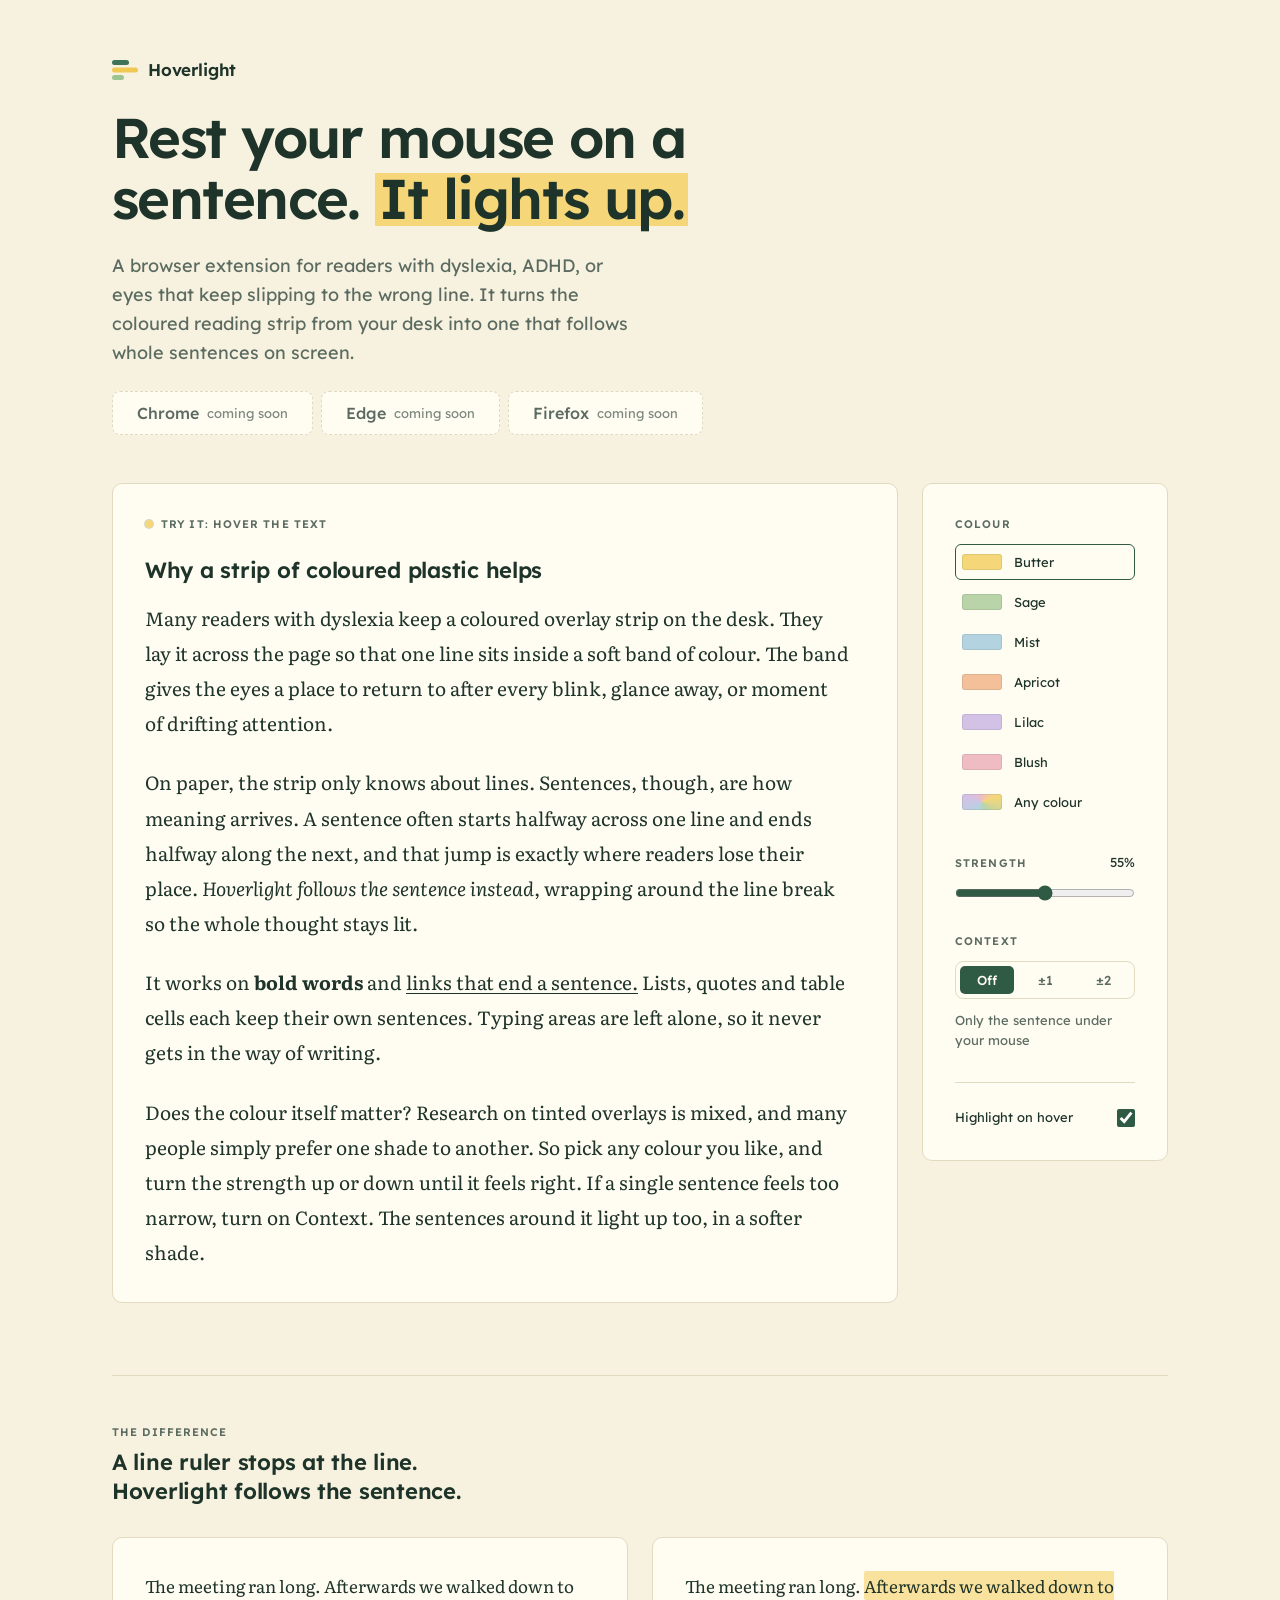
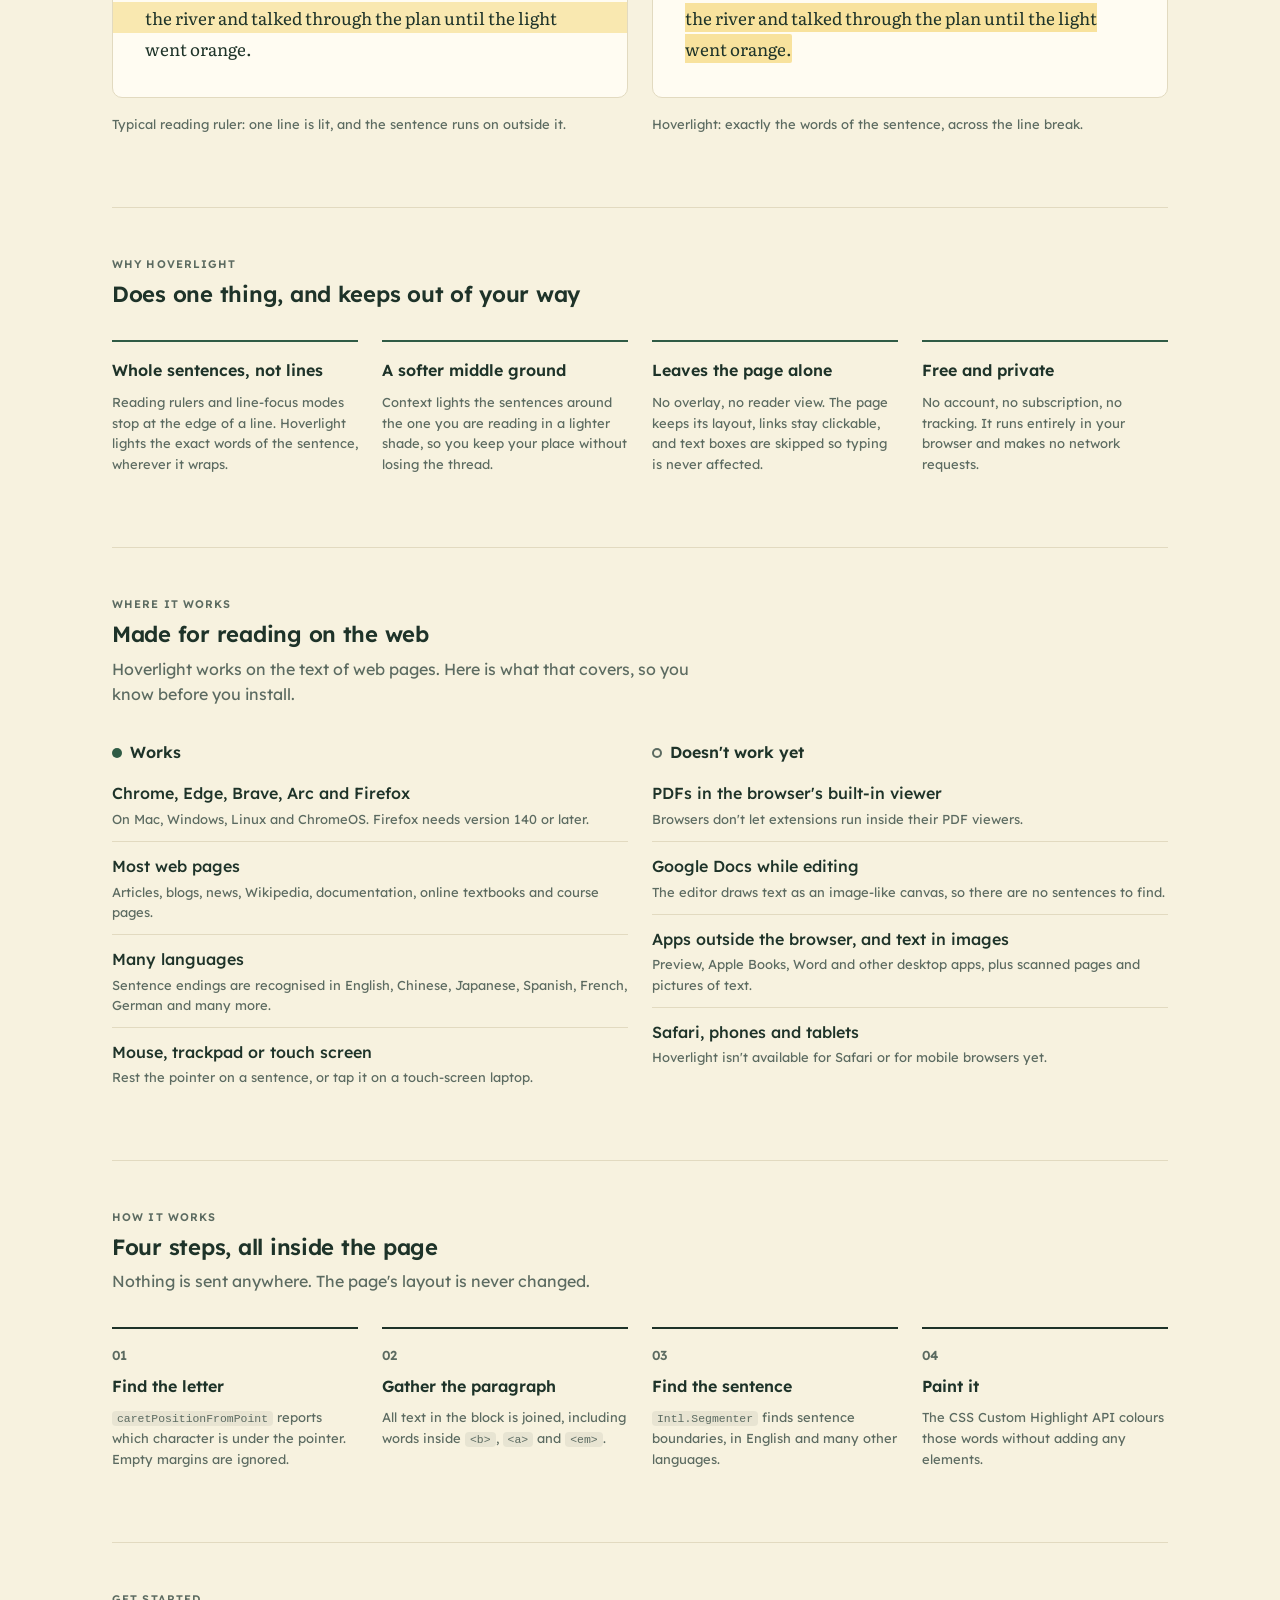
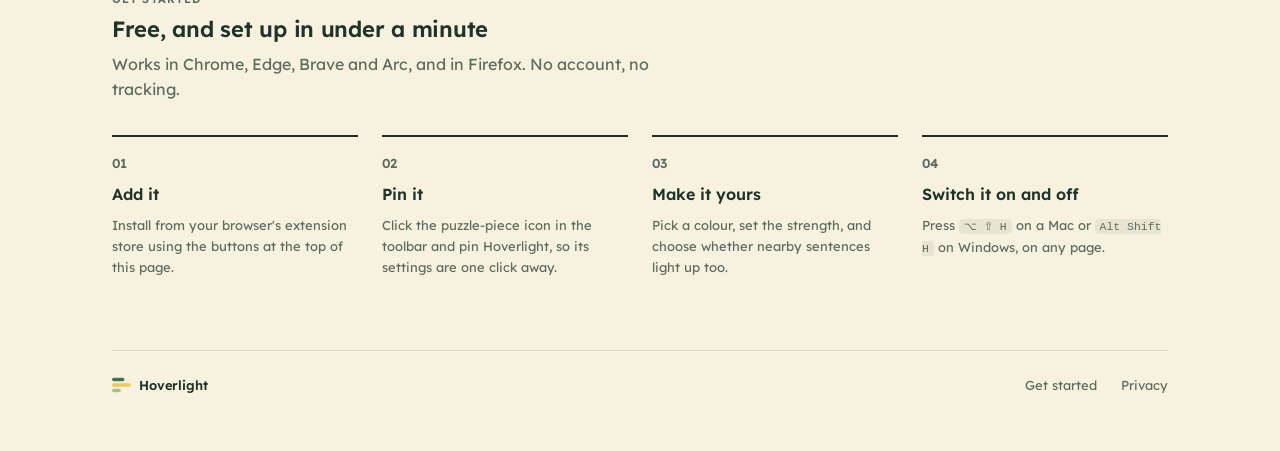
==== docs/index.html @ c3d4045f "Initial commit" ====
<!doctype html>
<html lang="en">
<head>
<meta charset="utf-8">
<meta name="viewport" content="width=device-width, initial-scale=1, viewport-fit=cover">
<meta name="theme-color" content="#f7f2df" media="(prefers-color-scheme: light)">
<meta name="theme-color" content="#111a15" media="(prefers-color-scheme: dark)">
<link rel="icon" href="data:image/svg+xml,%3Csvg xmlns='http://www.w3.org/2000/svg' viewBox='0 0 26 22'%3E%3Crect y='1' width='17' height='5' rx='2.5' fill='%233e7357'/%3E%3Crect y='8.5' width='26' height='5' rx='2.5' fill='%23f0c854'/%3E%3Crect y='16' width='12' height='5' rx='2.5' fill='%239cc48f'/%3E%3C/svg%3E">
<title>Hoverlight</title>
<meta name="description" content="Rest your mouse on a sentence and it lights up. A free reading guide for dyslexia, ADHD and tired eyes.">
<link rel="preconnect" href="https://fonts.googleapis.com">
<link rel="preconnect" href="https://fonts.gstatic.com" crossorigin>
<link rel="stylesheet" href="https://fonts.googleapis.com/css2?family=Lexend:wght@400;500;600&family=Literata:ital,opsz,wght@0,7..72,400;1,7..72,400&display=swap">
<style>
/* Shared by every page of the site: palette, type scale, spacing scale, page frame,
   brand mark and footer. Layout: one 4-column grid; every block starts and ends on a
   column line; every card uses the same inner padding (--pad) and radius (--radius). */
:root {
  /* colour */
  --paper: #f7f2df;      /* pale butter page */
  --sheet: #fffcf2;      /* cards */
  --ink: #1e3329;        /* deep green-black text */
  --ink-soft: #5c6b61;
  --rule: #e2dac0;
  --green: #2f5b45;      /* accent: selected states, focus, links */
  --logo-1: #3e7357;
  --logo-2: #f0c854;
  --logo-3: #9cc48f;
  --strip: #f5d77a;      /* the reader's chosen highlight colour (set by script) */

  /* type */
  --font-ui: "Lexend", "Avenir Next", system-ui, sans-serif;
  --font-read: "Literata", "Iowan Old Style", Georgia, serif;
  --t-label: 0.6875rem;  /* 11px uppercase labels */
  --t-small: 0.8125rem;  /* 13px */
  --t-body: 1rem;
  --t-lede: 1.125rem;
  --t-h2: 1.375rem;
  --t-h1: clamp(2.25rem, 1.4rem + 3.2vw, 3.5rem);

  /* space: 8px steps */
  --s1: 8px; --s2: 16px; --s3: 24px; --s4: 32px; --s5: 48px; --s6: 72px;
  --pad: var(--s4);
  --radius: 10px;
  --col-gap: var(--s3);
}
@media (prefers-color-scheme: dark) {
  :root:not([data-theme="light"]) {
    --paper: #111a15; --sheet: #17221c; --ink: #ece6d4; --ink-soft: #a3ada4; --rule: #2a372f;
    --green: #8fc0a0; --logo-1: #6ea585; color-scheme: dark;
  }
}
:root[data-theme="dark"] {
  --paper: #111a15; --sheet: #17221c; --ink: #ece6d4; --ink-soft: #a3ada4; --rule: #2a372f;
  --green: #8fc0a0; --logo-1: #6ea585; color-scheme: dark;
}

* { box-sizing: border-box; }
body {
  background: var(--paper);
  color: var(--ink);
  font: 400 var(--t-body)/1.6 var(--font-ui);
}
.page {
  max-width: 1104px;
  margin: 0 auto;
  padding-left: max(var(--s3), env(safe-area-inset-left, 0px));
  padding-right: max(var(--s3), env(safe-area-inset-right, 0px));
}
.grid { display: grid; grid-template-columns: repeat(4, minmax(0, 1fr)); column-gap: var(--col-gap); }
.label {
  font-size: var(--t-label); font-weight: 600; letter-spacing: .1em; text-transform: uppercase;
  color: var(--ink-soft); line-height: 16px; margin: 0;
}
a { color: var(--green); text-underline-offset: 3px; text-decoration-thickness: 1px; }
:focus-visible { outline: 2px solid var(--green); outline-offset: 2px; }

.brand { grid-column: 1 / -1; display: flex; align-items: center; gap: 10px; font-weight: 600; font-size: 1.0625rem; letter-spacing: -0.01em; }
.brand svg { display: block; }

footer { border-top: 1px solid var(--rule); padding-block: var(--s3) var(--s5); align-items: center; font-size: var(--t-small); color: var(--ink-soft); }
footer .brand { grid-column: 1 / 3; font-size: var(--t-small); color: var(--ink); gap: var(--s1); }
footer nav { grid-column: 3 / -1; display: flex; justify-content: flex-end; flex-wrap: wrap; gap: var(--s3); }
footer nav a { color: var(--ink-soft); text-decoration: none; }
footer nav a:hover { color: var(--ink); text-decoration: underline; }


/* ---------- header ---------- */
.top { padding-block: var(--s5) var(--s5); row-gap: var(--s3); }
h1 {
  grid-column: 1 / 4; margin: 0;
  font-weight: 600; font-size: var(--t-h1); line-height: 1.08; letter-spacing: -0.028em; text-wrap: balance;
}
h1 .lit {
  background: linear-gradient(transparent 14%, var(--strip) 14% 90%, transparent 90%);
  border-radius: 4px; padding-inline: .06em; transition: background .25s;
  color: #1e3329;
}
.lede { grid-column: 1 / 3; margin: 0; color: var(--ink-soft); font-size: var(--t-lede); line-height: 1.6; }

.cta { grid-column: 1 / -1; display: flex; flex-wrap: wrap; align-items: center; gap: var(--s1); }
.btn {
  display: inline-flex; align-items: center; gap: var(--s1); height: 44px; padding: 0 var(--s3);
  border-radius: 8px; border: 1px solid var(--rule); background: var(--sheet); color: var(--ink);
  font: 500 var(--t-body)/1 var(--font-ui); text-decoration: none; white-space: nowrap;
}
.btn:hover { border-color: var(--ink-soft); }
.btn.primary { background: var(--green); border-color: var(--green); color: var(--sheet); }
.btn.primary:hover { filter: brightness(1.08); }
.btn.soon { color: var(--ink-soft); border-style: dashed; cursor: default; }
.btn.soon:hover { border-color: var(--rule); }
.btn small { font-size: var(--t-small); font-weight: 400; color: inherit; opacity: .8; }
.cta .text-link { margin-left: var(--s1); font-size: var(--t-small); font-weight: 500; }

/* ---------- demo ---------- */
.demo { align-items: start; padding-bottom: var(--s6); }
.card { background: var(--sheet); border: 1px solid var(--rule); border-radius: var(--radius); padding: var(--pad); min-width: 0; }
.sheet { grid-column: 1 / 4; }
.tray { grid-column: 4 / 5; position: sticky; top: calc(env(safe-area-inset-top, 0px) + var(--s3)); display: grid; gap: var(--s4); }

/* both cards open with a 16px label row, so their first lines sit on the same baseline */
.card-head { display: flex; align-items: center; justify-content: space-between; gap: var(--s2); height: 16px; margin-bottom: var(--s3); }
.card-head .live { display: flex; align-items: center; gap: var(--s1); }
.card-head .live::before { content: ""; width: 8px; height: 8px; border-radius: 50%; background: var(--strip); box-shadow: 0 0 0 1px rgba(30,51,41,.18); }

.passage { font-family: var(--font-read); font-size: clamp(1.0625rem, 1rem + .3vw, 1.1875rem); line-height: 1.85; max-width: 64ch; }
.passage h2 { font-family: var(--font-ui); font-weight: 600; font-size: var(--t-h2); line-height: 1.3; letter-spacing: -0.012em; margin: 0 0 var(--s2); text-wrap: balance; }
.passage p { margin: 0 0 var(--s3); }
.passage p:last-child { margin-bottom: 0; }
.passage a { color: inherit; }

.control { display: grid; gap: 12px; }
.control-head { display: flex; justify-content: space-between; align-items: center; }
.control-head output { font-size: var(--t-small); font-variant-numeric: tabular-nums; color: var(--ink); }
.swatches { display: grid; gap: 4px; }
.swatch {
  display: flex; align-items: center; gap: 12px; width: 100%; height: 36px; padding: 0 10px 0 6px;
  font: 400 var(--t-small)/1 var(--font-ui); color: var(--ink); text-align: left;
  background: none; border: 1px solid transparent; border-radius: 6px; cursor: pointer; position: relative;
}
.swatch i { width: 40px; height: 16px; border-radius: 3px; flex: none; box-shadow: inset 0 0 0 1px rgba(30,51,41,.1); }
.swatch:hover { background: color-mix(in srgb, var(--ink) 5%, transparent); }
.swatch[aria-checked="true"] { border-color: var(--green); }
.swatch.custom i { background: conic-gradient(#f0bcc4, #f5d77a, #b9d4a8, #b4d3e0, #d3c2e6, #f0bcc4); }
.swatch.custom input { position: absolute; inset: 0; width: 100%; height: 100%; opacity: 0; cursor: pointer; }
input[type=range] { width: 100%; margin: 0; accent-color: var(--green); }
.segmented { display: grid; grid-template-columns: repeat(3, minmax(0, 1fr)); gap: 4px; padding: 4px; border: 1px solid var(--rule); border-radius: 8px; }
.segmented button {
  height: 28px; border: 0; border-radius: 5px; background: none; cursor: pointer;
  font: 500 var(--t-small)/1 var(--font-ui); color: var(--ink-soft); font-variant-numeric: tabular-nums;
}
.segmented button:hover { color: var(--ink); }
.segmented button[aria-checked="true"] { background: var(--green); color: var(--sheet); }
.hint { margin: 0; font-size: var(--t-small); color: var(--ink-soft); line-height: 1.5; }
.switch-row { display: flex; align-items: center; justify-content: space-between; gap: var(--s2); font-size: var(--t-small); cursor: pointer; padding-top: var(--s3); border-top: 1px solid var(--rule); }
.switch-row input { width: 18px; height: 18px; margin: 0; accent-color: var(--green); }

/* ---------- sections below the demo ---------- */
.section { border-top: 1px solid var(--rule); padding-block: var(--s5) var(--s6); row-gap: var(--s4); }
.section-head { grid-column: 1 / -1; max-width: 60ch; display: grid; gap: var(--s1); }
.section-head h2 { margin: 0; font-size: var(--t-h2); font-weight: 600; letter-spacing: -0.012em; line-height: 1.3; text-wrap: balance; }
.section-head p { margin: 0; color: var(--ink-soft); }

.compare { grid-column: span 2; margin: 0; display: grid; gap: var(--s2); align-content: start; }
.mini { font-family: var(--font-read); font-size: 1.0625rem; line-height: 1.85; margin: 0; position: relative; }
.mini .band { position: absolute; left: calc(var(--pad) * -1); right: calc(var(--pad) * -1); top: 1.85em; height: 1.85em; background: var(--strip); opacity: .55; }
.mini span.t { position: relative; }
.mini mark { background: color-mix(in srgb, var(--strip) 70%, transparent); color: inherit; border-radius: 2px; padding-block: 2px; }
.compare figcaption { font-size: var(--t-small); color: var(--ink-soft); }
.compare .card { overflow: hidden; }

.steps { grid-column: 1 / -1; list-style: none; margin: 0; padding: 0; display: grid; grid-template-columns: subgrid; counter-reset: step; }
.steps li { counter-increment: step; display: grid; gap: var(--s1); align-content: start; padding-top: var(--s2); border-top: 2px solid var(--ink); min-width: 0; }
.steps li::before { content: "0" counter(step); font-size: var(--t-small); font-weight: 600; color: var(--ink-soft); font-variant-numeric: tabular-nums; }
.steps strong { font-weight: 600; }
.steps span { color: var(--ink-soft); font-size: var(--t-small); line-height: 1.6; }
.reasons { grid-column: 1 / -1; list-style: none; margin: 0; padding: 0; display: grid; grid-template-columns: subgrid; row-gap: var(--s4); }
.reasons li { display: grid; gap: var(--s1); align-content: start; padding-top: var(--s2); border-top: 2px solid var(--green); min-width: 0; }
.reasons strong { font-weight: 600; }
.reasons span { color: var(--ink-soft); font-size: var(--t-small); line-height: 1.6; }

.scope { grid-column: span 2; display: grid; gap: var(--s2); align-content: start; min-width: 0; }
.scope h3 { margin: 0; display: flex; align-items: center; gap: var(--s1); font-size: var(--t-body); font-weight: 600; }
.scope h3::before { content: ""; width: 10px; height: 10px; border-radius: 50%; flex: none; }
.scope.yes h3::before { background: var(--green); }
.scope.no h3::before { background: transparent; box-shadow: inset 0 0 0 2px var(--ink-soft); }
.scope ul { margin: 0; padding: 0; list-style: none; display: grid; gap: 12px; }
.scope li { display: grid; gap: 2px; padding-bottom: 12px; border-bottom: 1px solid var(--rule); }
.scope li:last-child { border-bottom: 0; padding-bottom: 0; }
.scope li strong { font-weight: 500; }
.scope li span { color: var(--ink-soft); font-size: var(--t-small); line-height: 1.55; }

code { font-family: ui-monospace, "SF Mono", Menlo, monospace; font-size: .88em; background: color-mix(in srgb, var(--ink) 7%, transparent); padding: 1px 5px; border-radius: 4px; }

::highlight(hoverlight-sentence) { color: inherit; }

/* ---------- narrower screens: 2 columns, then 1 ---------- */
@media (max-width: 880px) {
  .grid { grid-template-columns: repeat(2, minmax(0, 1fr)); }
  h1, .lede, .sheet, .section-head, .brand, footer .brand, footer nav { grid-column: 1 / -1; }
  footer nav { justify-content: flex-start; }
  footer { row-gap: var(--s2); }
  .tray { grid-column: 1 / -1; grid-row: 1; position: static; grid-template-columns: repeat(2, minmax(0, 1fr)); margin-bottom: var(--col-gap); }
  .tray .control:first-child { grid-row: span 2; }
  .switch-row { align-self: end; }
  .steps { row-gap: var(--s4); }
  .scope { grid-column: span 1; }
}
@media (max-width: 560px) {
  :root { --pad: var(--s3); }
  .page { padding-left: max(var(--s2), env(safe-area-inset-left, 0px)); padding-right: max(var(--s2), env(safe-area-inset-right, 0px)); }
  .grid { grid-template-columns: minmax(0, 1fr); }
  .tray { grid-template-columns: minmax(0, 1fr); }
  .tray .control:first-child { grid-row: auto; }
  .tray { grid-row: auto; margin-bottom: 0; margin-top: var(--col-gap); } /* phones: text first, settings after */
  .compare, .scope { grid-column: 1 / -1; }
  .swatches { grid-template-columns: repeat(2, minmax(0, 1fr)); }
}
@media (prefers-reduced-motion: reduce) { * { transition: none !important; } }
</style>
</head>
<body>
<!-- logo: three highlighted lines of different lengths -->
<svg width="0" height="0" style="position:absolute" aria-hidden="true">
  <symbol id="logo" viewBox="0 0 26 22">
    <rect x="0" y="1"  width="17" height="5" rx="2.5" fill="var(--logo-1)"/>
    <rect x="0" y="8.5" width="26" height="5" rx="2.5" fill="var(--logo-2)"/>
    <rect x="0" y="16" width="12" height="5" rx="2.5" fill="var(--logo-3)"/>
  </symbol>
</svg>


<div class="page">
  <header class="top grid">
    <div class="brand"><svg width="26" height="22" aria-hidden="true"><use href="#logo"/></svg>Hoverlight</div>
    <h1>Rest your mouse on a sentence. <span class="lit">It lights up.</span></h1>
    <p class="lede">A browser extension for readers with dyslexia, ADHD, or eyes that keep slipping to the wrong line. It turns the coloured reading strip from your desk into one that follows whole sentences on screen.</p>
    <div class="cta"><span class="btn soon" aria-disabled="true">Chrome <small>coming soon</small></span>
      <span class="btn soon" aria-disabled="true">Edge <small>coming soon</small></span>
      <span class="btn soon" aria-disabled="true">Firefox <small>coming soon</small></span></div>
  </header>

  <main class="demo grid">
    <article class="card sheet">
      <div class="card-head">
        <p class="label live" id="hintText">Try it: hover the text</p>
      </div>
      <div class="passage" lang="en">
        <h2>Why a strip of coloured plastic helps</h2>
        <p>Many readers with dyslexia keep a coloured overlay strip on the desk. They lay it across the page so that one line sits inside a soft band of colour. The band gives the eyes a place to return to after every blink, glance away, or moment of drifting attention.</p>
        <p>On paper, the strip only knows about lines. Sentences, though, are how meaning arrives. A sentence often starts halfway across one line and ends halfway along the next, and that jump is exactly where readers lose their place. <em>Hoverlight follows the sentence instead</em>, wrapping around the line break so the whole thought stays lit.</p>
        <p>It works on <strong>bold words</strong> and <a href="#how">links that end a sentence.</a> Lists, quotes and table cells each keep their own sentences. Typing areas are left alone, so it never gets in the way of writing.</p>
        <p>Does the colour itself matter? Research on tinted overlays is mixed, and many people simply prefer one shade to another. So pick any colour you like, and turn the strength up or down until it feels right. If a single sentence feels too narrow, turn on Context. The sentences around it light up too, in a softer shade.</p>
      </div>
    </article>

    <aside class="card tray" aria-label="Highlight settings">
      <div class="control">
        <div class="card-head" style="margin-bottom:0"><p class="label">Colour</p></div>
        <div class="swatches" id="swatches" role="radiogroup" aria-label="Highlight colour"></div>
      </div>
      <div class="control">
        <div class="control-head"><label class="label" for="strength">Strength</label><output id="strengthOut" for="strength"></output></div>
        <input type="range" id="strength" min="0.2" max="0.9" step="0.05">
      </div>
      <div class="control">
        <div class="control-head"><p class="label" id="contextLabel">Context</p></div>
        <div class="segmented" id="context" role="radiogroup" aria-labelledby="contextLabel"></div>
        <p class="hint" id="contextHint"></p>
      </div>
      <label class="switch-row" for="enabled">Highlight on hover <input type="checkbox" id="enabled"></label>
    </aside>
  </main>

  <section class="section grid" aria-labelledby="compare-h">
    <div class="section-head">
      <p class="label">The difference</p>
      <h2 id="compare-h">A line ruler stops at the line. Hoverlight follows the sentence.</h2>
    </div>
    <figure class="compare" data-hoverlight-ignore>
      <div class="card"><p class="mini"><span class="band" aria-hidden="true"></span><span class="t">The meeting ran long. Afterwards we walked down to the river and talked through the plan until the light went orange.</span></p></div>
      <figcaption>Typical reading ruler: one line is lit, and the sentence runs on outside it.</figcaption>
    </figure>
    <figure class="compare" data-hoverlight-ignore>
      <div class="card"><p class="mini">The meeting ran long. <mark>Afterwards we walked down to the river and talked through the plan until the light went orange.</mark></p></div>
      <figcaption>Hoverlight: exactly the words of the sentence, across the line break.</figcaption>
    </figure>
  </section>

  <section class="section grid" aria-labelledby="why-h">
    <div class="section-head">
      <p class="label">Why Hoverlight</p>
      <h2 id="why-h">Does one thing, and keeps out of your way</h2>
    </div>
    <ul class="reasons">
      <li><strong>Whole sentences, not lines</strong><span>Reading rulers and line-focus modes stop at the edge of a line. Hoverlight lights the exact words of the sentence, wherever it wraps.</span></li>
      <li><strong>A softer middle ground</strong><span>Context lights the sentences around the one you are reading in a lighter shade, so you keep your place without losing the thread.</span></li>
      <li><strong>Leaves the page alone</strong><span>No overlay, no reader view. The page keeps its layout, links stay clickable, and text boxes are skipped so typing is never affected.</span></li>
      <li><strong>Free and private</strong><span>No account, no subscription, no tracking. It runs entirely in your browser and makes no network requests.</span></li>
    </ul>
  </section>

  <section class="section grid" id="where" aria-labelledby="where-h">
    <div class="section-head">
      <p class="label">Where it works</p>
      <h2 id="where-h">Made for reading on the web</h2>
      <p>Hoverlight works on the text of web pages. Here is what that covers, so you know before you install.</p>
    </div>
    <div class="scope yes">
      <h3>Works</h3>
      <ul>
        <li><strong>Chrome, Edge, Brave, Arc and Firefox</strong><span>On Mac, Windows, Linux and ChromeOS. Firefox needs version 140 or later.</span></li>
        <li><strong>Most web pages</strong><span>Articles, blogs, news, Wikipedia, documentation, online textbooks and course pages.</span></li>
        <li><strong>Many languages</strong><span>Sentence endings are recognised in English, Chinese, Japanese, Spanish, French, German and many more.</span></li>
        <li><strong>Mouse, trackpad or touch screen</strong><span>Rest the pointer on a sentence, or tap it on a touch-screen laptop.</span></li>
      </ul>
    </div>
    <div class="scope no">
      <h3>Doesn't work yet</h3>
      <ul>
        <li><strong>PDFs in the browser's built-in viewer</strong><span>Browsers don't let extensions run inside their PDF viewers.</span></li>
        <li><strong>Google Docs while editing</strong><span>The editor draws text as an image-like canvas, so there are no sentences to find.</span></li>
        <li><strong>Apps outside the browser, and text in images</strong><span>Preview, Apple Books, Word and other desktop apps, plus scanned pages and pictures of text.</span></li>
        <li><strong>Safari, phones and tablets</strong><span>Hoverlight isn't available for Safari or for mobile browsers yet.</span></li>
      </ul>
    </div>
  </section>

  <section class="section grid" id="how" aria-labelledby="how-h">
    <div class="section-head">
      <p class="label">How it works</p>
      <h2 id="how-h">Four steps, all inside the page</h2>
      <p>Nothing is sent anywhere. The page's layout is never changed.</p>
    </div>
    <ol class="steps">
      <li><strong>Find the letter</strong><span><code>caretPositionFromPoint</code> reports which character is under the pointer. Empty margins are ignored.</span></li>
      <li><strong>Gather the paragraph</strong><span>All text in the block is joined, including words inside <code>&lt;b&gt;</code>, <code>&lt;a&gt;</code> and <code>&lt;em&gt;</code>.</span></li>
      <li><strong>Find the sentence</strong><span><code>Intl.Segmenter</code> finds sentence boundaries, in English and many other languages.</span></li>
      <li><strong>Paint it</strong><span>The CSS Custom Highlight API colours those words without adding any elements.</span></li>
    </ol>
  </section>

  <section class="section grid" id="install" aria-labelledby="install-h">
    <div class="section-head">
      <p class="label">Get started</p>
      <h2 id="install-h">Free, and set up in under a minute</h2>
      <p>Works in Chrome, Edge, Brave and Arc, and in Firefox. No account, no tracking.</p>
    </div>
    <ol class="steps">
      <li><strong>Add it</strong><span>Install from your browser's extension store using the buttons at the top of this page.</span></li>
      <li><strong>Pin it</strong><span>Click the puzzle-piece icon in the toolbar and pin Hoverlight, so its settings are one click away.</span></li>
      <li><strong>Make it yours</strong><span>Pick a colour, set the strength, and choose whether nearby sentences light up too.</span></li>
      <li><strong>Switch it on and off</strong><span>Press <code>⌥ ⇧ H</code> on a Mac or <code>Alt Shift H</code> on Windows, on any page.</span></li>
    </ol>
  </section>

  <footer class="grid">
    <div class="brand"><svg width="19" height="16" aria-hidden="true"><use href="#logo"/></svg>Hoverlight</div>
    <nav aria-label="Footer"><a href="#install">Get started</a> <a href="privacy.html">Privacy</a></nav>
  </footer>
</div>

<script>
// The single source of settings defaults and colour presets.
// Loaded by content.js (content script list), popup.html, background.js (importScripts)
// and inlined into the website by scripts/build_site.py. Change colours here only.
(function (global) {
  'use strict';
  var PRESETS = [
    { name: 'Butter',   value: '#f5d77a' },
    { name: 'Sage',     value: '#b9d4a8' },
    { name: 'Mist',     value: '#b4d3e0' },
    { name: 'Apricot',  value: '#f4c09a' },
    { name: 'Lilac',    value: '#d3c2e6' },
    { name: 'Blush',    value: '#f0bcc4' }
  ];
  // How many sentences before and after the one under the mouse are also lit (lighter).
  var CONTEXT_OPTIONS = [
    { value: 0, label: 'Off', hint: 'Only the sentence under your mouse' },
    { value: 1, label: '±1',  hint: 'Plus one sentence before and after' },
    { value: 2, label: '±2',  hint: 'Plus two sentences before and after' }
  ];
  global.HoverlightConfig = {
    PRESETS: PRESETS,
    CONTEXT_OPTIONS: CONTEXT_OPTIONS,
    DEFAULTS: { enabled: true, color: PRESETS[0].value, opacity: 0.55, context: 0, disabledSites: [] }
  };
})(typeof self !== 'undefined' ? self : this);

</script>
<script>
/*!
 * Hoverlight core — highlight the whole sentence under the mouse pointer.
 *
 * How it works
 *  1. On pointer move (throttled to one check per animation frame) we ask the
 *     browser which character is under the pointer (caretPositionFromPoint).
 *  2. We confirm the pointer is really over that character, not just near it,
 *     so hovering in margins or empty space doesn't light anything up.
 *  3. We gather all text in the surrounding block (paragraph, list item, ...)
 *     — including text inside <b>, <a>, <em> and so on — and split it into
 *     sentences with Intl.Segmenter, which understands many languages
 *     (English ". ? !", Chinese "。？！", etc.).
 *  4. The sentence is painted with the CSS Custom Highlight API, which colours
 *     text without touching the page's DOM, so layouts never shift.
 *
 * Option `context` (0–2) also lights the sentences just before and after,
 * in the same paragraph, at a lighter strength.
 *
 * Works as a browser-extension content script and as a plain <script> on a
 * web page:  const hl = Hoverlight.create({ color: '#f5d77a', opacity: 0.55 });
 */
(function (global) {
  'use strict';

  if (global.Hoverlight) return; // already loaded in this frame

  var HIGHLIGHT_NAME = 'hoverlight-sentence';   // the sentence under the pointer
  var CONTEXT_NAME = 'hoverlight-context';      // neighbouring sentences, painted lighter
  var CONTEXT_STRENGTH = 0.45;                  // neighbours use 45% of the focus opacity
  var MAX_CONTEXT = 2;
  // Standalone fallback only. The extension and demo pass values from defaults.js.
  var DEFAULTS = { enabled: true, color: '#f5d77a', opacity: 0.55, context: 0, root: null };

  var SKIP_TAGS = /^(SCRIPT|STYLE|NOSCRIPT|TEXTAREA|INPUT|SELECT|OPTION|BUTTON|SVG|CANVAS|IFRAME|CODE|PRE|KBD|SAMP)$/;
  var INLINE_DISPLAYS = /^(inline|inline-block|inline-flex|inline-grid|contents|ruby|ruby-text|ruby-base)$/;

  var supportsHighlightAPI =
    typeof CSS !== 'undefined' && CSS.highlights && typeof Highlight === 'function';

  // ---------- small helpers ----------

  function hexToRgba(hex, alpha) {
    var h = String(hex || '').replace('#', '').trim();
    if (h.length === 3) h = h.split('').map(function (c) { return c + c; }).join('');
    if (!/^[0-9a-f]{6}$/i.test(h)) h = DEFAULTS.color.slice(1);
    var n = parseInt(h, 16);
    var a = Math.max(0, Math.min(1, Number(alpha)));
    if (isNaN(a)) a = DEFAULTS.opacity;
    return 'rgba(' + (n >> 16 & 255) + ',' + (n >> 8 & 255) + ',' + (n & 255) + ',' + a + ')';
  }

  function caretFromPoint(x, y) {
    if (document.caretPositionFromPoint) {
      var p = document.caretPositionFromPoint(x, y);
      return p ? { node: p.offsetNode, offset: p.offset } : null;
    }
    if (document.caretRangeFromPoint) {
      var r = document.caretRangeFromPoint(x, y);
      return r ? { node: r.startContainer, offset: r.startOffset } : null;
    }
    return null;
  }

  function rectContains(rect, x, y, pad) {
    return x >= rect.left - pad && x <= rect.right + pad &&
           y >= rect.top - pad && y <= rect.bottom + pad;
  }

  // Is the pointer really on top of a character next to this caret position?
  // (Browsers return the *nearest* caret even when you hover empty space.)
  function pointerIsOnText(node, offset, x, y) {
    var len = node.data.length;
    var range = document.createRange();
    for (var i = Math.max(0, offset - 1); i <= Math.min(len - 1, offset); i++) {
      range.setStart(node, i);
      range.setEnd(node, i + 1);
      var rects = range.getClientRects();
      for (var j = 0; j < rects.length; j++) {
        if (rectContains(rects[j], x, y, 1)) return true;
      }
    }
    return false;
  }

  function isEditable(el) {
    for (var e = el; e && e.nodeType === 1; e = e.parentElement) {
      if (e.isContentEditable) return true;
      if (/^(INPUT|TEXTAREA|SELECT)$/.test(e.tagName)) return true;
    }
    return false;
  }

  function isSkipped(el) {
    for (var e = el; e && e.nodeType === 1; e = e.parentElement) {
      if (SKIP_TAGS.test(e.tagName.toUpperCase())) return true;
      if (e.hasAttribute && e.hasAttribute('data-hoverlight-ignore')) return true;
    }
    return false;
  }

  // Nearest ancestor that is laid out as a block (p, li, td, h1, div, ...).
  function blockAncestor(node) {
    var el = node.nodeType === 1 ? node : node.parentElement;
    while (el && el !== document.body && el !== document.documentElement) {
      var d = getComputedStyle(el).display;
      if (!INLINE_DISPLAYS.test(d)) return el;
      el = el.parentElement;
    }
    return el || document.body;
  }

  var segmenterCache = {};
  function getSegmenter(lang) {
    if (typeof Intl === 'undefined' || !Intl.Segmenter) return null;
    var key = lang || 'default';
    if (!segmenterCache[key]) {
      try { segmenterCache[key] = new Intl.Segmenter(lang || undefined, { granularity: 'sentence' }); }
      catch (e) { segmenterCache[key] = new Intl.Segmenter(undefined, { granularity: 'sentence' }); }
    }
    return segmenterCache[key];
  }

  // Split text into [start, end) sentence spans.
  function splitSentences(text, lang) {
    var spans = [];
    var seg = getSegmenter(lang);
    if (seg) {
      var it = seg.segment(text)[Symbol.iterator]();
      for (var s = it.next(); !s.done; s = it.next()) {
        spans.push([s.value.index, s.value.index + s.value.segment.length]);
      }
      return spans;
    }
    // Fallback for very old browsers: end at . ! ? 。！？ followed by space/quote/end.
    var re = /[^.!?。！？]*(?:[.!?。！？]+["'”’)\]]*\s*|$)/g, m;
    while ((m = re.exec(text)) && m[0].length) spans.push([m.index, m.index + m[0].length]);
    return spans;
  }

  // Collect the text nodes that belong directly to `block` (not to a nested block).
  function collectBlockText(block) {
    var nodes = [];
    var starts = [];
    var text = '';
    var walker = document.createTreeWalker(block, NodeFilter.SHOW_TEXT, {
      acceptNode: function (n) {
        var p = n.parentElement;
        if (!p || isSkipped(p)) return NodeFilter.FILTER_REJECT;
        if (blockAncestor(n) !== block) return NodeFilter.FILTER_REJECT;
        return NodeFilter.FILTER_ACCEPT;
      }
    });
    for (var n = walker.nextNode(); n; n = walker.nextNode()) {
      nodes.push(n);
      starts.push(text.length);
      // collapse runs of whitespace the way the page renders them, but keep length 1:1
      text += n.data;
    }
    return { nodes: nodes, starts: starts, text: text };
  }

  // Map a character offset in the block's joined text back to (node, offset).
  function locate(info, pos, preferEnd) {
    var lo = 0, hi = info.nodes.length - 1;
    while (lo < hi) {
      var mid = (lo + hi + 1) >> 1;
      if (info.starts[mid] < pos || (!preferEnd && info.starts[mid] === pos)) lo = mid; else hi = mid - 1;
    }
    return { node: info.nodes[lo], offset: pos - info.starts[lo] };
  }

  function langOf(el) {
    var withLang = el.closest && el.closest('[lang]');
    return (withLang && withLang.getAttribute('lang')) || document.documentElement.lang || undefined;
  }

  // ---------- the controller ----------

  function create(userOptions) {
    var opts = Object.assign({}, DEFAULTS, userOptions || {});
    var styleEl = null;
    var overlayEl = null;           // fallback painter when the Highlight API is missing
    var cache = null;               // { block, info, sentences: [[start, end], ...] }
    var current = null;             // { block, index, context, focus: Range, around: [Range] }
    var lastPoint = null;
    var frame = 0;
    var observer = null;
    var tapOnce = false;            // a tap is a one-off point, not a resting pointer

    function root() { return opts.root || document; }

    // How many sentences before and after the focus sentence to light up (0, 1 or 2).
    function contextSize() {
      var n = Math.round(Number(opts.context) || 0);
      return Math.max(0, Math.min(MAX_CONTEXT, n));
    }

    function ensureStyle() {
      if (!styleEl) {
        styleEl = document.createElement('style');
        styleEl.setAttribute('data-hoverlight', '');
        (document.head || document.documentElement).appendChild(styleEl);
      }
      var bg = hexToRgba(opts.color, opts.opacity);
      var bgAround = hexToRgba(opts.color, opts.opacity * CONTEXT_STRENGTH);
      styleEl.textContent =
        '::highlight(' + HIGHLIGHT_NAME + '){background-color:' + bg + ';}' +
        '::highlight(' + CONTEXT_NAME + '){background-color:' + bgAround + ';}' +
        '.hoverlight-overlay{position:fixed;inset:0;pointer-events:none;z-index:2147483646;}' +
        '.hoverlight-overlay>div{position:fixed;border-radius:3px;background:' + bg + ';mix-blend-mode:multiply;}' +
        '.hoverlight-overlay>div.around{background:' + bgAround + ';}';
    }

    function paint(sel) {
      if (supportsHighlightAPI) {
        CSS.highlights.set(HIGHLIGHT_NAME, new Highlight(sel.focus));
        if (sel.around.length) CSS.highlights.set(CONTEXT_NAME, new Highlight(...sel.around));
        else CSS.highlights.delete(CONTEXT_NAME);
        return;
      }
      if (!overlayEl) {
        overlayEl = document.createElement('div');
        overlayEl.className = 'hoverlight-overlay';
        document.documentElement.appendChild(overlayEl);
      }
      overlayEl.textContent = '';
      function boxes(range, cls) {
        var rects = range.getClientRects();
        for (var i = 0; i < rects.length; i++) {
          var r = rects[i], d = document.createElement('div');
          if (cls) d.className = cls;
          d.style.left = r.left + 'px'; d.style.top = r.top + 'px';
          d.style.width = r.width + 'px'; d.style.height = r.height + 'px';
          overlayEl.appendChild(d);
        }
      }
      sel.around.forEach(function (r) { boxes(r, 'around'); });
      boxes(sel.focus, '');
    }

    function clear() {
      current = null;
      if (supportsHighlightAPI) {
        CSS.highlights.delete(HIGHLIGHT_NAME);
        CSS.highlights.delete(CONTEXT_NAME);
      }
      if (overlayEl) overlayEl.textContent = '';
    }

    // Sentences of a block, already trimmed of surrounding whitespace, empty ones dropped.
    function blockInfo(block) {
      if (cache && cache.block === block) return cache;
      var info = collectBlockText(block);
      var text = info.text;
      var sentences = [];
      splitSentences(text, langOf(block)).forEach(function (span) {
        var s = span[0], e = span[1];
        while (s < e && /\s/.test(text[s])) s++;
        while (e > s && /\s/.test(text[e - 1])) e--;
        if (e > s) sentences.push([s, e]);
      });
      cache = { block: block, info: info, sentences: sentences };
      return cache;
    }

    function rangeFor(info, start, end) {
      var a = locate(info, start, false);
      var b = locate(info, end, true);
      var range = document.createRange();
      range.setStart(a.node, a.offset);
      range.setEnd(b.node, b.offset);
      return range;
    }

    // The focus sentence under (textNode, offset) plus its neighbours in the same block.
    function selectionAt(textNode, offset) {
      var block = blockAncestor(textNode);
      var c = blockInfo(block);
      var idx = c.info.nodes.indexOf(textNode);
      if (idx < 0 || !c.sentences.length) return null;
      var pos = c.info.starts[idx] + offset;

      // the sentence containing pos; on whitespace between two sentences, take the next one
      var index = c.sentences.length - 1;
      for (var i = 0; i < c.sentences.length; i++) {
        if (pos < c.sentences[i][1]) { index = i; break; }
      }

      var ctx = contextSize();
      if (current && current.block === block && current.index === index && current.context === ctx) {
        return current; // unchanged
      }
      var around = [];
      for (var j = Math.max(0, index - ctx); j <= Math.min(c.sentences.length - 1, index + ctx); j++) {
        if (j !== index) around.push(rangeFor(c.info, c.sentences[j][0], c.sentences[j][1]));
      }
      return {
        block: block,
        index: index,
        context: ctx,
        focus: rangeFor(c.info, c.sentences[index][0], c.sentences[index][1]),
        around: around
      };
    }

    // Keep the highlight if the pointer is in the gap between lines of the
    // same sentence, so it doesn't flicker as you move down a paragraph.
    function stillInsideCurrent(x, y) {
      if (!current) return false;
      var ranges = [current.focus].concat(current.around);
      for (var k = 0; k < ranges.length; k++) {
        var rects = ranges[k].getClientRects();
        for (var i = 0; i < rects.length; i++) {
          if (rectContains(rects[i], x, y, 4)) return true;
        }
      }
      return false;
    }

    function update() {
      frame = 0;
      if (!opts.enabled || !lastPoint) return;
      if (tapOnce) { tapOnce = false; var p = lastPoint; lastPoint = null; return updateAt(p.x, p.y); }
      updateAt(lastPoint.x, lastPoint.y);
    }

    function updateAt(x, y) {

      var target = document.elementFromPoint(x, y);
      var scope = root();
      if (!target || (scope !== document && !scope.contains(target)) || isEditable(target) || isSkipped(target)) {
        clear();
        return;
      }

      var caret = caretFromPoint(x, y);
      if (!caret || !caret.node || caret.node.nodeType !== 3 ||
          !caret.node.data.trim() || !pointerIsOnText(caret.node, caret.offset, x, y) ||
          isSkipped(caret.node.parentElement) ||
          (scope !== document && !scope.contains(caret.node))) {
        if (!stillInsideCurrent(x, y)) clear();
        return;
      }

      var next = selectionAt(caret.node, caret.offset);
      if (!next) { clear(); return; }
      if (next !== current) {
        current = next;
        paint(current);
      } else if (!supportsHighlightAPI) {
        paint(current); // overlay boxes must follow scrolling
      }
    }

    function schedule() {
      if (!frame) frame = requestAnimationFrame(update);
    }

    function onMove(e) {
      if (e.pointerType === 'touch') return;
      lastPoint = { x: e.clientX, y: e.clientY };
      schedule();
    }
    // Touch screens have no hover, so a tap selects the sentence instead.
    function onDown(e) {
      if (e.pointerType !== 'touch') return;
      lastPoint = { x: e.clientX, y: e.clientY };
      tapOnce = true;
      schedule();
    }
    function onLeave(e) {
      if (!e.relatedTarget) { lastPoint = null; clear(); }
    }
    function onScroll() {
      if (lastPoint) schedule(); // the text under a still pointer changes as you scroll
    }

    function attach() {
      ensureStyle();
      document.addEventListener('pointermove', onMove, { passive: true });
      document.addEventListener('pointerout', onLeave, { passive: true });
      document.addEventListener('pointerdown', onDown, { passive: true });
      window.addEventListener('scroll', onScroll, { passive: true, capture: true });
      // throw away cached sentences when the page's text changes
      observer = new MutationObserver(function () { cache = null; current = null; });
      observer.observe(document.documentElement, { childList: true, subtree: true, characterData: true });
    }

    function detach() {
      document.removeEventListener('pointermove', onMove);
      document.removeEventListener('pointerout', onLeave);
      document.removeEventListener('pointerdown', onDown);
      window.removeEventListener('scroll', onScroll, { capture: true });
      if (observer) observer.disconnect();
      if (frame) cancelAnimationFrame(frame);
      clear();
    }

    attach();
    if (!opts.enabled) clear();

    return {
      setOptions: function (next) {
        Object.assign(opts, next || {});
        ensureStyle();
        if (!opts.enabled) clear();
        else if (current && current.context !== contextSize()) {
          // rebuild the neighbours around the same focus sentence
          var c = blockInfo(current.block), f = c.sentences[current.index];
          var node = locate(c.info, f[0], false);
          current = null;
          var sel = selectionAt(node.node, node.offset);
          if (sel) { current = sel; paint(current); }
        }
        else if (current) paint(current);
      },
      getOptions: function () { return Object.assign({}, opts); },
      refresh: function () { cache = null; current = null; schedule(); },
      destroy: function () {
        detach();
        if (styleEl) styleEl.remove();
        if (overlayEl) overlayEl.remove();
      }
    };
  }

  global.Hoverlight = {
    create: create,
    splitSentences: splitSentences,
    version: '1.2.0'
  };
})(typeof window !== 'undefined' ? window : this);

</script>
<script>
(function () {
  var PRESETS = HoverlightConfig.PRESETS;
  var CONTEXT_OPTIONS = HoverlightConfig.CONTEXT_OPTIONS;
  var D = HoverlightConfig.DEFAULTS;
  var state = { color: D.color, opacity: D.opacity, context: D.context, enabled: D.enabled };
  try {
    var saved = JSON.parse(localStorage.getItem('hoverlight-demo-v2') || '{}');
    Object.assign(state, saved);
  } catch (e) {}

  var $ = function (id) { return document.getElementById(id); };
  var hl = Hoverlight.create({ root: document.querySelector('.sheet'), color: state.color, opacity: state.opacity, context: state.context, enabled: state.enabled });

  var list = $('swatches');
  PRESETS.forEach(function (p) {
    var b = document.createElement('button');
    b.type = 'button'; b.className = 'swatch'; b.dataset.value = p.value;
    b.setAttribute('role', 'radio');
    b.innerHTML = '<i style="background:' + p.value + '"></i>' + p.name;
    b.addEventListener('click', function () { set({ color: p.value }); });
    list.appendChild(b);
  });
  var custom = document.createElement('label');
  custom.className = 'swatch custom'; custom.setAttribute('role', 'radio');
  custom.innerHTML = '<i></i>Any colour<input type="color" id="customColor" aria-label="Pick any colour">';
  list.appendChild(custom);

  CONTEXT_OPTIONS.forEach(function (o) {
    var b = document.createElement('button');
    b.type = 'button'; b.textContent = o.label; b.dataset.value = o.value;
    b.setAttribute('role', 'radio'); b.setAttribute('aria-label', o.hint);
    b.addEventListener('click', function () { set({ context: o.value }); });
    $('context').appendChild(b);
  });

  $('customColor').addEventListener('input', function (e) { set({ color: e.target.value }); });
  $('strength').addEventListener('input', function (e) { set({ opacity: Number(e.target.value) }); });
  $('enabled').addEventListener('change', function (e) { set({ enabled: e.target.checked }); });

  if (window.matchMedia && matchMedia('(hover: none)').matches) $('hintText').textContent = 'Try it: tap any sentence';

  function set(patch) {
    Object.assign(state, patch);
    try { localStorage.setItem('hoverlight-demo-v2', JSON.stringify(state)); } catch (e) {}
    render();
  }

  function render() {
    document.documentElement.style.setProperty('--strip', state.color);
    hl.setOptions({ color: state.color, opacity: state.opacity, context: state.context, enabled: state.enabled });
    $('context').querySelectorAll('button').forEach(function (b) {
      b.setAttribute('aria-checked', Number(b.dataset.value) === state.context ? 'true' : 'false');
    });
    $('contextHint').textContent = CONTEXT_OPTIONS.filter(function (o) { return o.value === state.context; })[0].hint;
    $('strength').value = state.opacity;
    $('strengthOut').textContent = Math.round(state.opacity * 100) + '%';
    $('enabled').checked = state.enabled;
    $('customColor').value = state.color;
    var preset = false;
    list.querySelectorAll('.swatch').forEach(function (el) {
      var on = !!el.dataset.value && el.dataset.value.toLowerCase() === state.color.toLowerCase();
      if (on) preset = true;
      el.setAttribute('aria-checked', on ? 'true' : 'false');
    });
    custom.setAttribute('aria-checked', preset ? 'false' : 'true');
    custom.querySelector('i').style.background = preset ? '' : state.color;
  }
  render();
})();
</script>
</body>
</html>
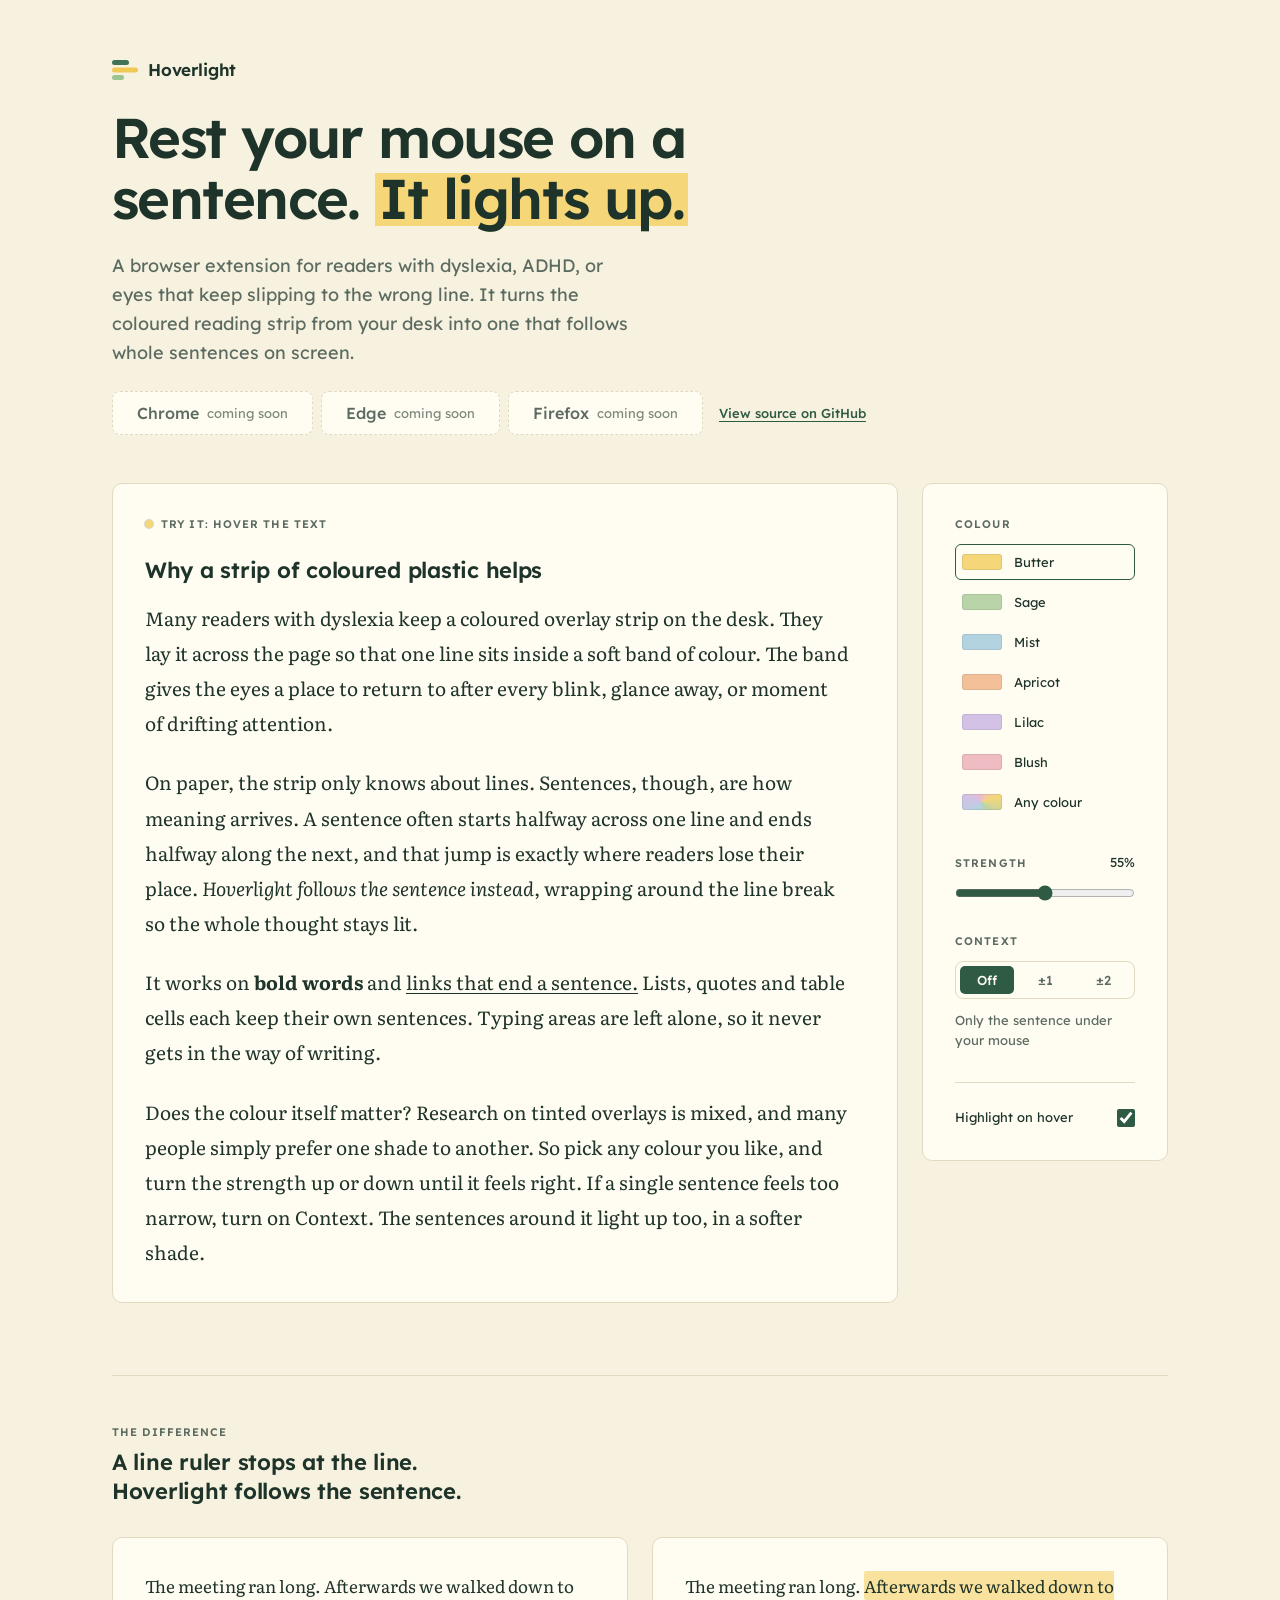
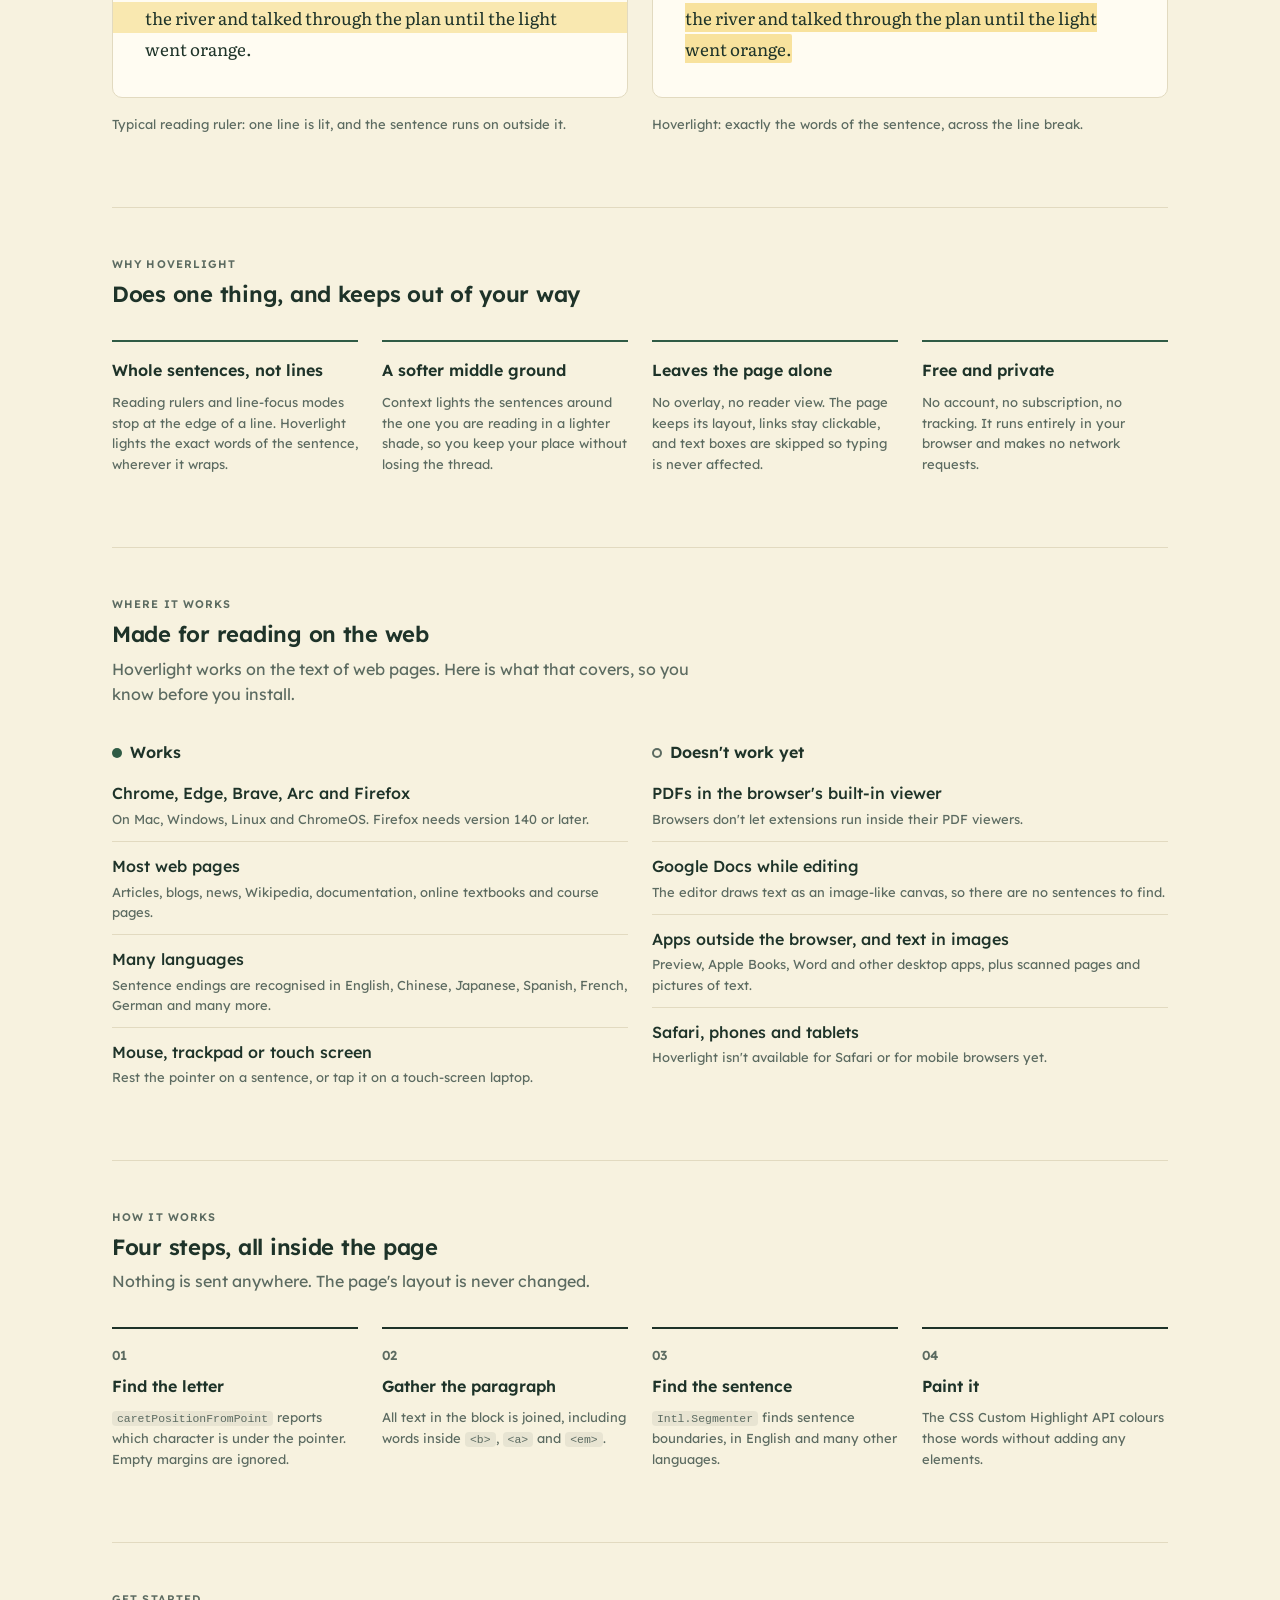
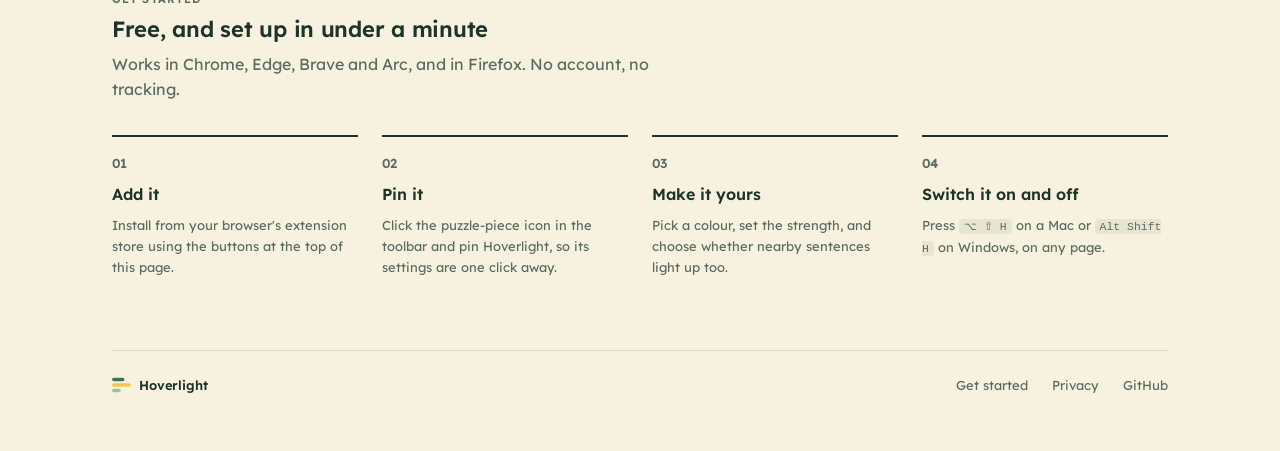
==== commit 975302fd: "Use correct GitHub username" ====
--- a/docs/index.html
+++ b/docs/index.html
@@ -237,7 +237,8 @@
     <p class="lede">A browser extension for readers with dyslexia, ADHD, or eyes that keep slipping to the wrong line. It turns the coloured reading strip from your desk into one that follows whole sentences on screen.</p>
     <div class="cta"><span class="btn soon" aria-disabled="true">Chrome <small>coming soon</small></span>
       <span class="btn soon" aria-disabled="true">Edge <small>coming soon</small></span>
-      <span class="btn soon" aria-disabled="true">Firefox <small>coming soon</small></span></div>
+      <span class="btn soon" aria-disabled="true">Firefox <small>coming soon</small></span>
+      <a class="text-link" href="https://github.com/cordi919/hoverlight" rel="noopener">View source on GitHub</a></div>
   </header>
 
   <main class="demo grid">
@@ -356,7 +357,7 @@
 
   <footer class="grid">
     <div class="brand"><svg width="19" height="16" aria-hidden="true"><use href="#logo"/></svg>Hoverlight</div>
-    <nav aria-label="Footer"><a href="#install">Get started</a> <a href="privacy.html">Privacy</a></nav>
+    <nav aria-label="Footer"><a href="#install">Get started</a> <a href="privacy.html">Privacy</a> <a href="https://github.com/cordi919/hoverlight">GitHub</a></nav>
   </footer>
 </div>
 
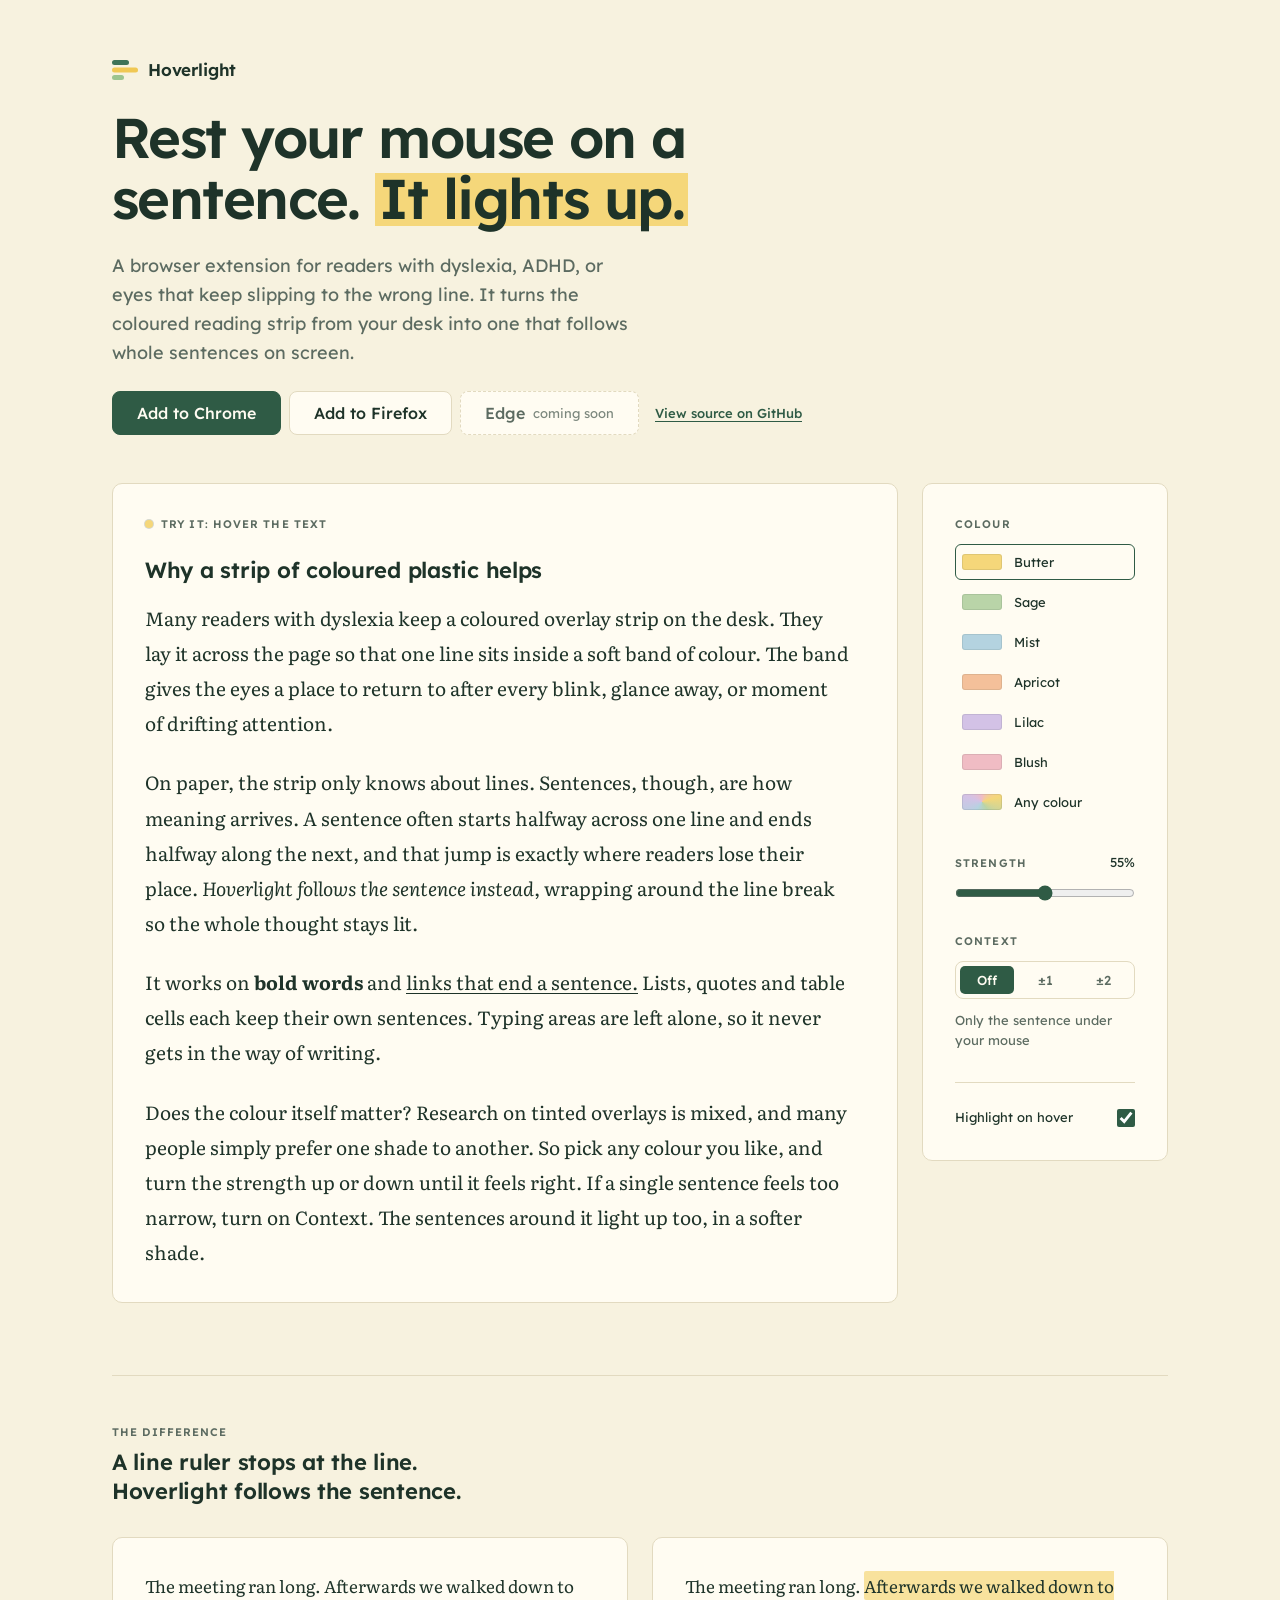
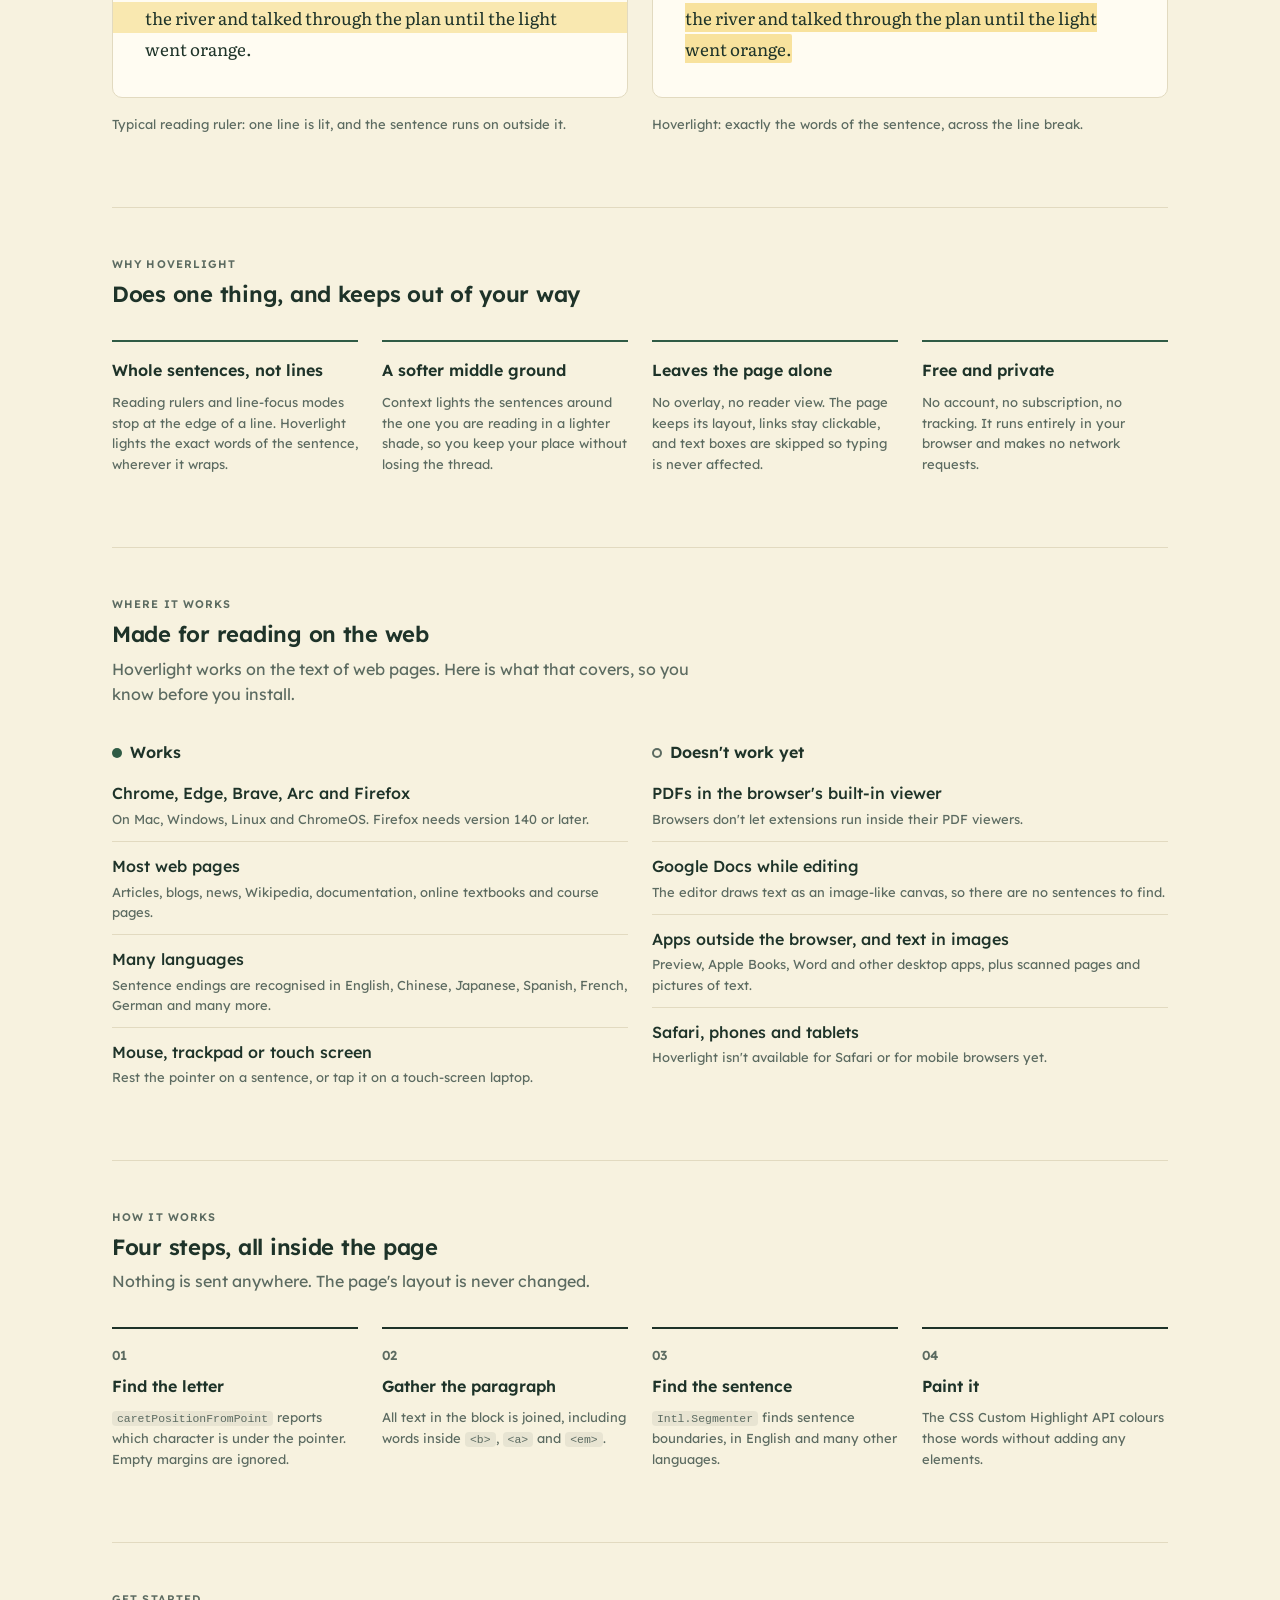
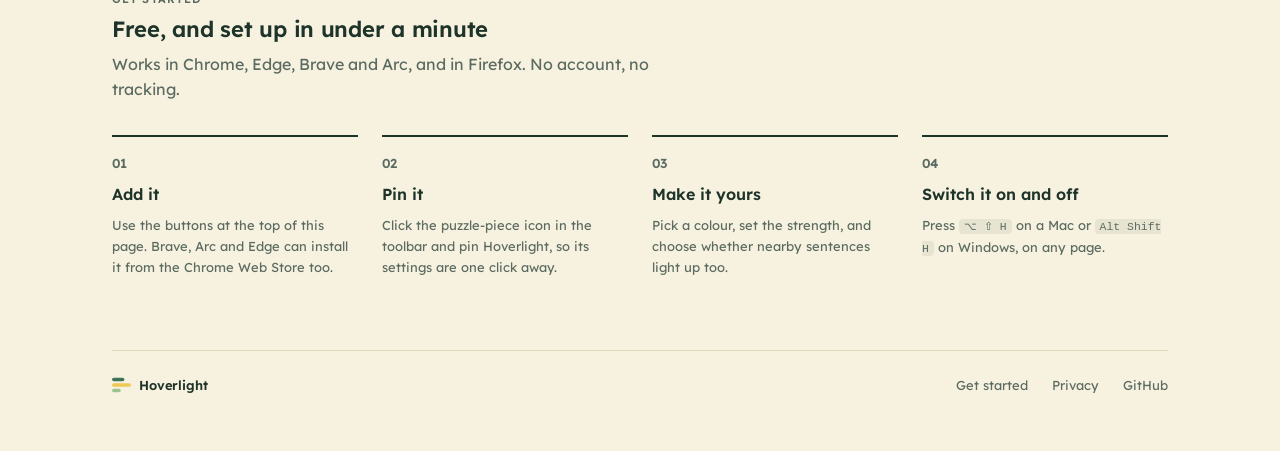
==== commit caf3d006: "Link Chrome Web Store and Firefox Add-ons" ====
--- a/docs/index.html
+++ b/docs/index.html
@@ -235,9 +235,9 @@
     <div class="brand"><svg width="26" height="22" aria-hidden="true"><use href="#logo"/></svg>Hoverlight</div>
     <h1>Rest your mouse on a sentence. <span class="lit">It lights up.</span></h1>
     <p class="lede">A browser extension for readers with dyslexia, ADHD, or eyes that keep slipping to the wrong line. It turns the coloured reading strip from your desk into one that follows whole sentences on screen.</p>
-    <div class="cta"><span class="btn soon" aria-disabled="true">Chrome <small>coming soon</small></span>
+    <div class="cta"><a class="btn primary" href="https://chromewebstore.google.com/detail/hoverlight-%E2%80%94-sentence-rea/pggkiefgeaeoiaiikofdkokpdhlopjne" rel="noopener">Add to Chrome</a>
+      <a class="btn " href="https://addons.mozilla.org/firefox/addon/hoverlight/" rel="noopener">Add to Firefox</a>
       <span class="btn soon" aria-disabled="true">Edge <small>coming soon</small></span>
-      <span class="btn soon" aria-disabled="true">Firefox <small>coming soon</small></span>
       <a class="text-link" href="https://github.com/cordi919/hoverlight" rel="noopener">View source on GitHub</a></div>
   </header>
 
@@ -348,7 +348,7 @@
       <p>Works in Chrome, Edge, Brave and Arc, and in Firefox. No account, no tracking.</p>
     </div>
     <ol class="steps">
-      <li><strong>Add it</strong><span>Install from your browser's extension store using the buttons at the top of this page.</span></li>
+      <li><strong>Add it</strong><span>Use the buttons at the top of this page. Brave, Arc and Edge can install it from the Chrome Web Store too.</span></li>
       <li><strong>Pin it</strong><span>Click the puzzle-piece icon in the toolbar and pin Hoverlight, so its settings are one click away.</span></li>
       <li><strong>Make it yours</strong><span>Pick a colour, set the strength, and choose whether nearby sentences light up too.</span></li>
       <li><strong>Switch it on and off</strong><span>Press <code>⌥ ⇧ H</code> on a Mac or <code>Alt Shift H</code> on Windows, on any page.</span></li>
